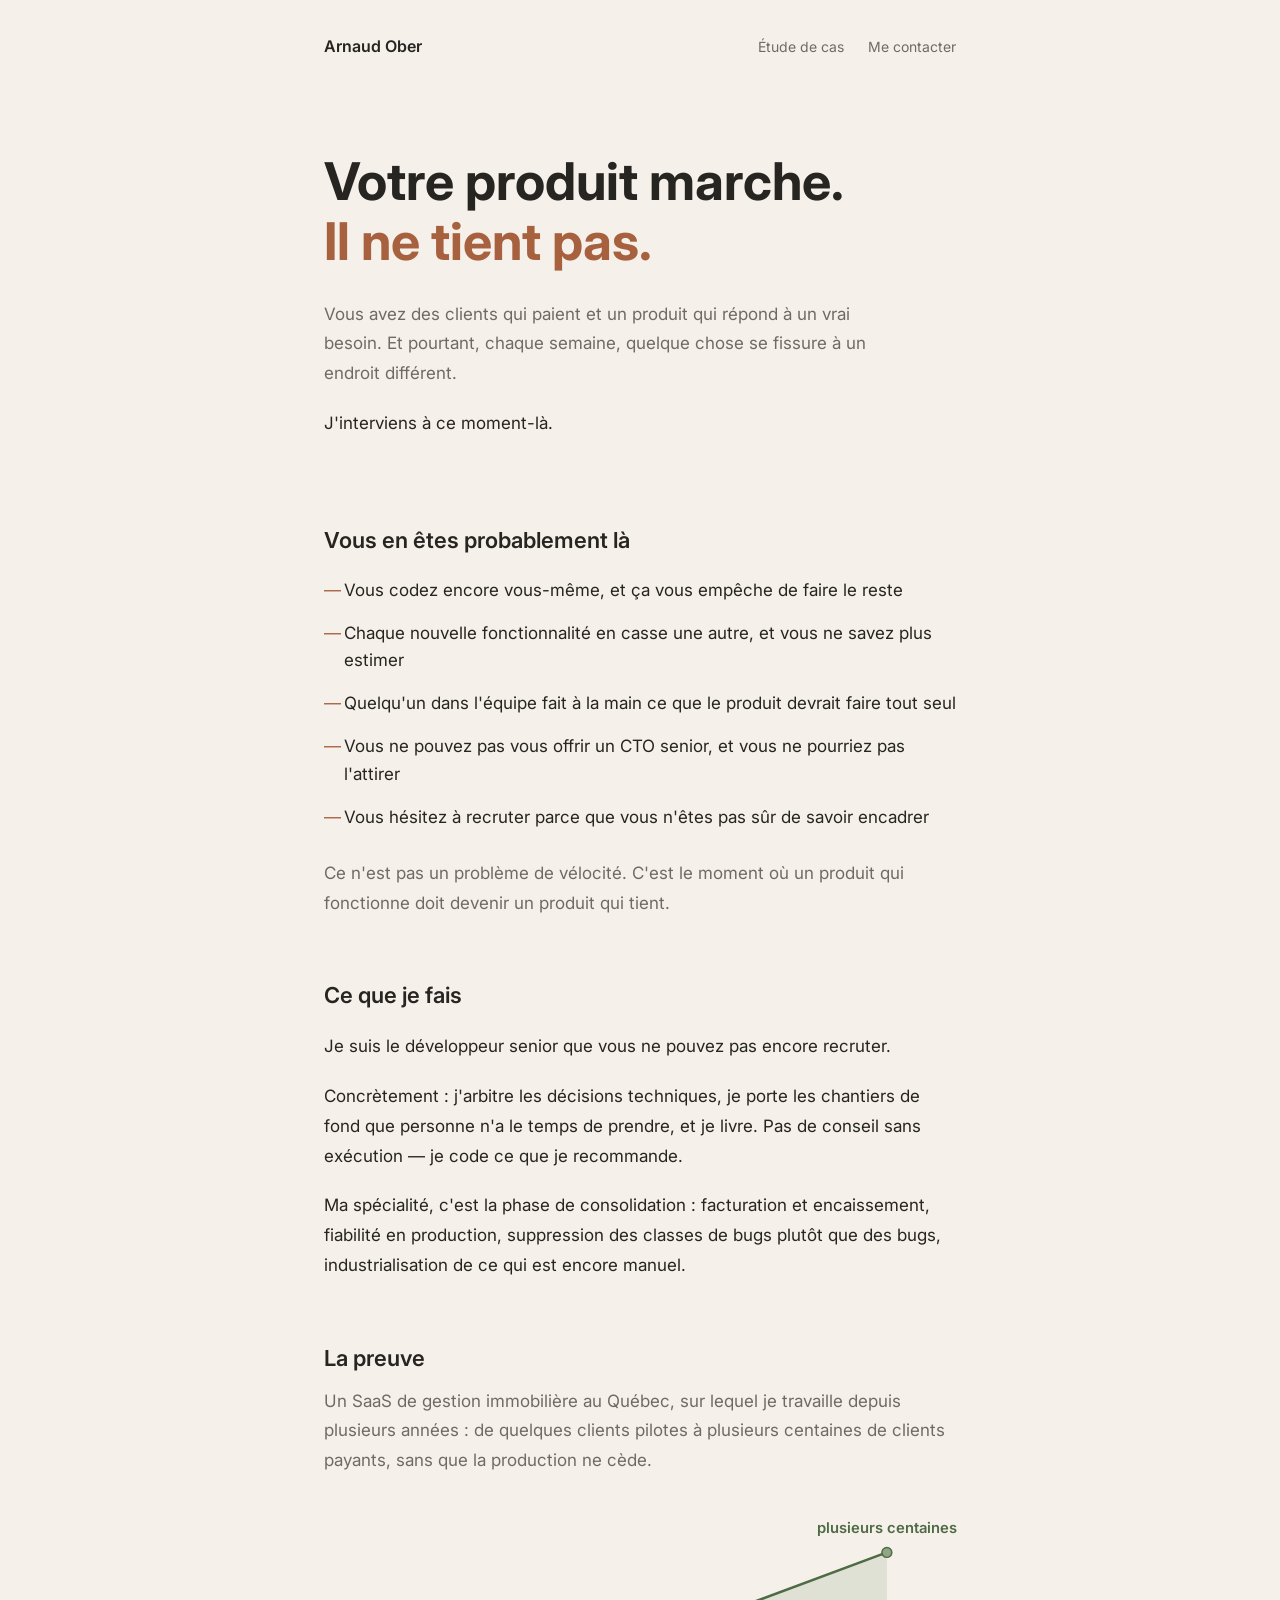
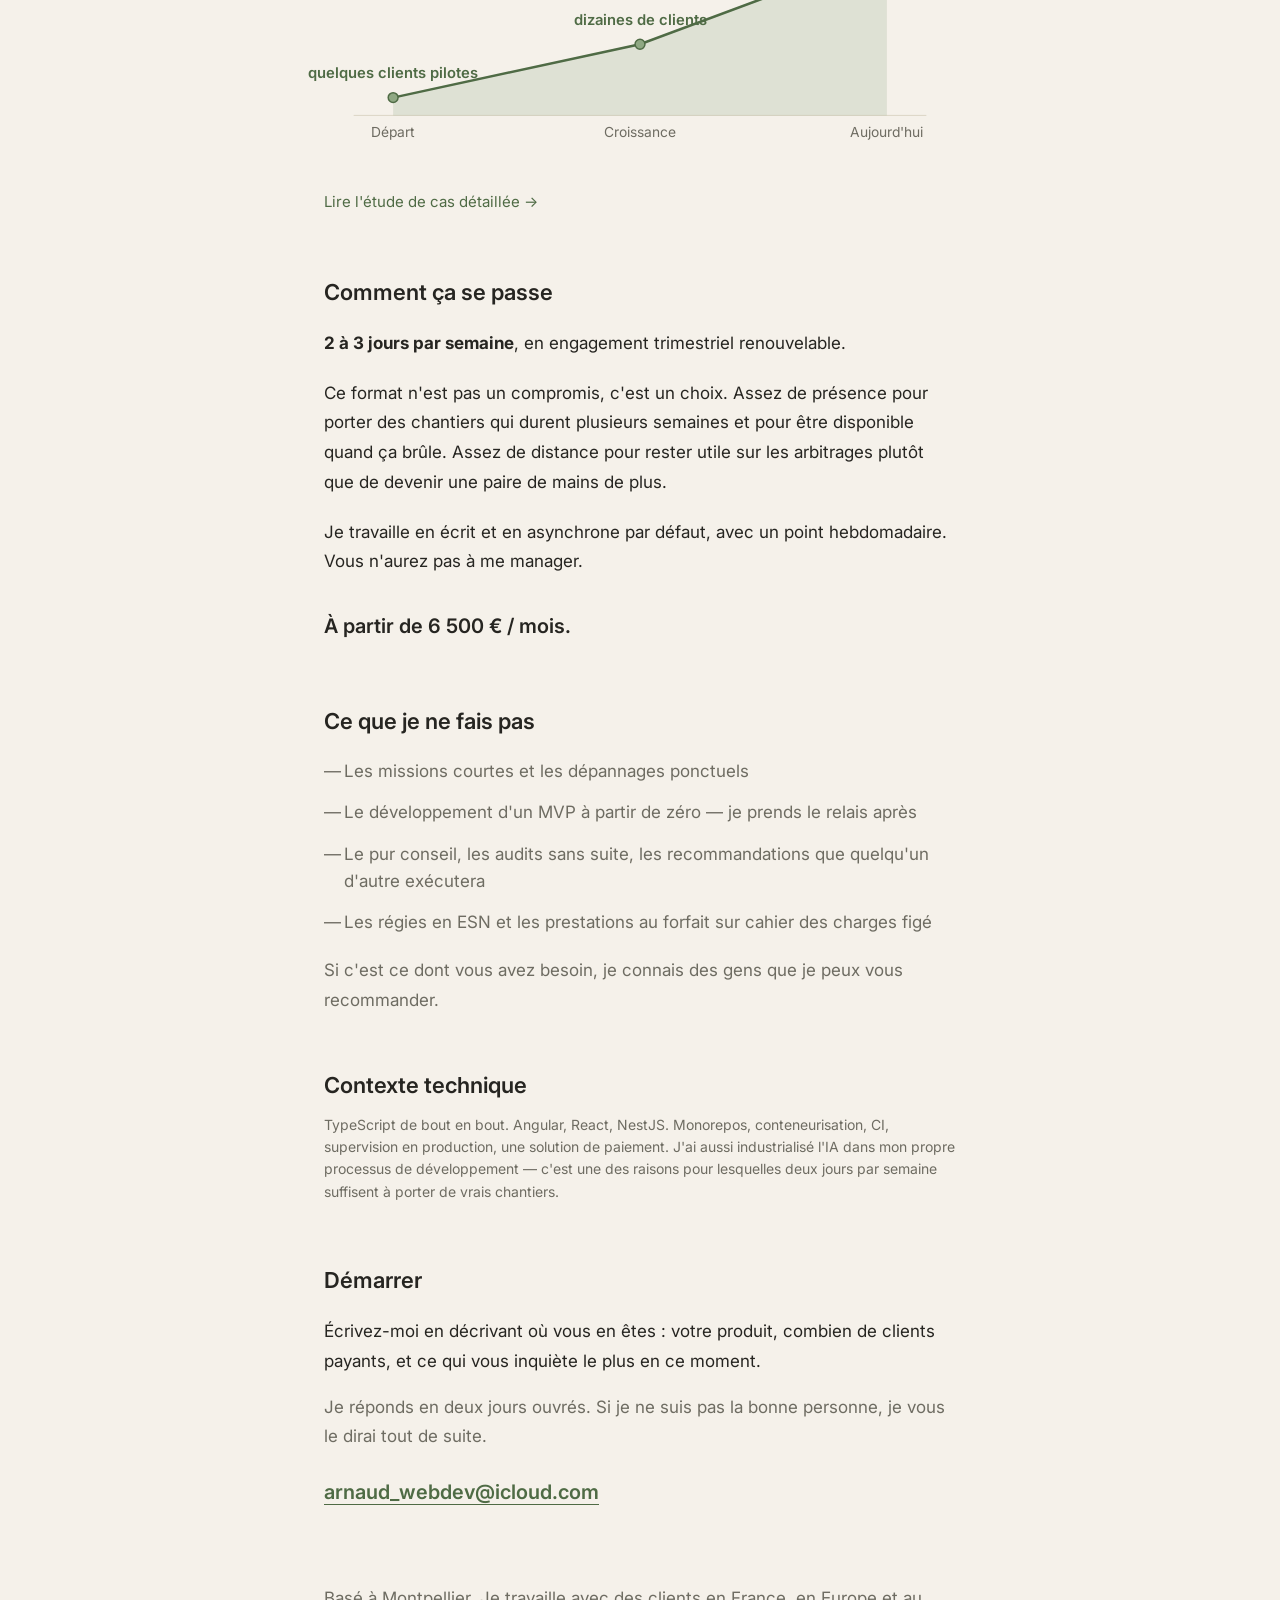
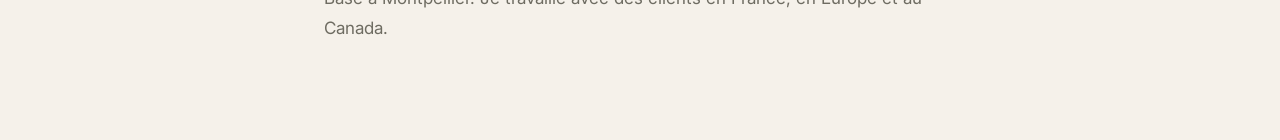
==== index.html @ 2417c2c3 "Add initial HTML and CSS files for portfolio website" ====
<!DOCTYPE html>
<html lang="fr">
<head>
  <meta charset="utf-8">
  <meta name="viewport" content="width=device-width, initial-scale=1">
  <title>Arnaud Ober — Développeur senior</title>
  <meta name="description" content="Votre produit marche. Il ne tient pas. Développeur senior à temps partagé pour la phase de consolidation de votre SaaS.">
  <link rel="preconnect" href="https://fonts.googleapis.com">
  <link rel="preconnect" href="https://fonts.gstatic.com" crossorigin>
  <link href="https://fonts.googleapis.com/css2?family=Inter:wght@400;500;600;700&display=swap" rel="stylesheet">
  <link rel="stylesheet" href="styles.css">
</head>
<body>

  <header class="container site-header">
    <div class="site-name">Arnaud Ober</div>
    <nav class="site-nav">
      <a href="etude-de-cas.html">Étude de cas</a>
      <a href="#contact">Me contacter</a>
    </nav>
  </header>

  <main class="container home">

    <section class="hero">
      <h1>
        Votre produit marche.<br>
        <span>Il ne tient pas.</span>
      </h1>
      <p class="hero-intro">
        Vous avez des clients qui paient et un produit qui répond à un vrai besoin. Et pourtant, chaque semaine, quelque chose se fissure à un endroit différent.
      </p>
      <p>
        J'interviens à ce moment-là.
      </p>
    </section>

    <section>
      <h2>Vous en êtes probablement là</h2>
      <ul class="dash-list">
        <li>Vous codez encore vous-même, et ça vous empêche de faire le reste</li>
        <li>Chaque nouvelle fonctionnalité en casse une autre, et vous ne savez plus estimer</li>
        <li>Quelqu'un dans l'équipe fait à la main ce que le produit devrait faire tout seul</li>
        <li>Vous ne pouvez pas vous offrir un CTO senior, et vous ne pourriez pas l'attirer</li>
        <li>Vous hésitez à recruter parce que vous n'êtes pas sûr de savoir encadrer</li>
      </ul>
      <p class="muted">
        Ce n'est pas un problème de vélocité. C'est le moment où un produit qui fonctionne doit devenir un produit qui tient.
      </p>
    </section>

    <section>
      <h2>Ce que je fais</h2>
      <p>
        Je suis le développeur senior que vous ne pouvez pas encore recruter.
      </p>
      <p>
        Concrètement : j'arbitre les décisions techniques, je porte les chantiers de fond que personne n'a le temps de prendre, et je livre. Pas de conseil sans exécution — je code ce que je recommande.
      </p>
      <p>
        Ma spécialité, c'est la phase de consolidation : facturation et encaissement, fiabilité en production, suppression des classes de bugs plutôt que des bugs, industrialisation de ce qui est encore manuel.
      </p>
    </section>

    <section>
      <h2 class="tight">La preuve</h2>
      <p class="muted proof-intro">
        Un SaaS de gestion immobilière au Québec, sur lequel je travaille depuis plusieurs années : de quelques clients pilotes à plusieurs centaines de clients payants, sans que la production ne cède.
      </p>
      <svg class="growth-chart" viewBox="0 0 640 260" role="img" aria-label="Croissance des clients payants : de quelques clients pilotes à plusieurs centaines de clients payants">
        <line x1="30" y1="210" x2="610" y2="210" class="chart-axis"/>
        <path d="M70,210 L70,192 L320,138 L570,45 L570,210 Z" class="chart-area"/>
        <path d="M70,192 L320,138 L570,45" class="chart-line"/>
        <g class="chart-points">
          <circle cx="70" cy="192" r="5"/>
          <circle cx="320" cy="138" r="5"/>
          <circle cx="570" cy="45" r="5"/>
        </g>
        <g class="chart-values" text-anchor="middle">
          <text x="70" y="172">quelques clients pilotes</text>
          <text x="320" y="118">dizaines de clients</text>
          <text x="570" y="25">plusieurs centaines</text>
        </g>
        <g class="chart-labels" text-anchor="middle">
          <text x="70" y="232">Départ</text>
          <text x="320" y="232">Croissance</text>
          <text x="570" y="232">Aujourd'hui</text>
        </g>
      </svg>
      <p class="chart-link">
        <a href="etude-de-cas.html">Lire l'étude de cas détaillée →</a>
      </p>
    </section>

    <section>
      <h2>Comment ça se passe</h2>
      <p>
        <strong>2 à 3 jours par semaine</strong>, en engagement trimestriel renouvelable.
      </p>
      <p>
        Ce format n'est pas un compromis, c'est un choix. Assez de présence pour porter des chantiers qui durent plusieurs semaines et pour être disponible quand ça brûle. Assez de distance pour rester utile sur les arbitrages plutôt que de devenir une paire de mains de plus.
      </p>
      <p>
        Je travaille en écrit et en asynchrone par défaut, avec un point hebdomadaire. Vous n'aurez pas à me manager.
      </p>
      <p class="price">À partir de 6 500 € / mois.</p>
    </section>

    <section>
      <h2>Ce que je ne fais pas</h2>
      <ul class="dash-list dash-list--muted">
        <li>Les missions courtes et les dépannages ponctuels</li>
        <li>Le développement d'un MVP à partir de zéro — je prends le relais après</li>
        <li>Le pur conseil, les audits sans suite, les recommandations que quelqu'un d'autre exécutera</li>
        <li>Les régies en ESN et les prestations au forfait sur cahier des charges figé</li>
      </ul>
      <p class="muted">
        Si c'est ce dont vous avez besoin, je connais des gens que je peux vous recommander.
      </p>
    </section>

    <section class="tech-section">
      <h2 class="tight">Contexte technique</h2>
      <p>
        TypeScript de bout en bout. Angular, React, NestJS. Monorepos, conteneurisation, CI, supervision en production, une solution de paiement. J'ai aussi industrialisé l'IA dans mon propre processus de développement — c'est une des raisons pour lesquelles deux jours par semaine suffisent à porter de vrais chantiers.
      </p>
    </section>

    <section id="contact">
      <h2>Démarrer</h2>
      <p class="contact-intro">
        Écrivez-moi en décrivant où vous en êtes : votre produit, combien de clients payants, et ce qui vous inquiète le plus en ce moment.
      </p>
      <p class="muted contact-reply">
        Je réponds en deux jours ouvrés. Si je ne suis pas la bonne personne, je vous le dirai tout de suite.
      </p>
      <a class="contact-email" href="mailto:arnaud_webdev@icloud.com">arnaud_webdev@icloud.com</a>
    </section>

    <footer class="home-footer">
      <p>Basé à Montpellier. Je travaille avec des clients en France, en Europe et au Canada.</p>
    </footer>

  </main>

</body>
</html>
---- styles.css ----
:root {
  --bg: #F5F1EA;
  --text: #262521;
  --muted: #6E6C62;
  --rule: #DCD5C5;
  --accent: #4F6B45;
  --accent-soft: #8FA883;
  --highlight: #A8613F;
  --placeholder: rgba(127, 127, 127, .08);
}

*,
*::before,
*::after {
  box-sizing: border-box;
}

body {
  margin: 0;
  background: var(--bg);
  color: var(--text);
  font-family: Inter, sans-serif;
}

a {
  color: var(--accent);
  text-decoration: none;
}

a:hover {
  color: var(--text);
}

.container {
  max-width: 680px;
  margin: 0 auto;
  padding: 0 24px;
}

/* Header */
.site-header {
  padding-top: 36px;
  display: flex;
  justify-content: space-between;
  align-items: center;
  gap: 16px;
}

.site-name {
  font-size: 16px;
  font-weight: 600;
}

.site-header a {
  font-size: 14px;
  color: var(--muted);
}

.site-header a:hover {
  color: var(--text);
}

.site-nav {
  display: flex;
  gap: 24px;
}

/* Cover */
.cover {
  width: 100%;
  height: clamp(220px, 38vw, 420px);
  margin: 40px 0 0;
}

.cover img {
  display: block;
  width: 100%;
  height: 100%;
  object-fit: cover;
}

.cover--empty {
  display: flex;
  align-items: center;
  justify-content: center;
  background: var(--placeholder);
  color: var(--muted);
  font-size: 13px;
}

/* Case study */
.case-study {
  padding-bottom: 96px;
}

.case-study section {
  padding-top: 48px;
}

.case-study section + section {
  border-top: 1px solid var(--rule);
}

.case-study h1 {
  font-size: clamp(28px, 5vw, 38px);
  line-height: 1.25;
  font-weight: 700;
  margin: 0 0 40px;
}

.case-study h2 {
  font-size: 22px;
  font-weight: 600;
  margin: 0 0 20px;
}

.case-study p {
  font-size: 17px;
  line-height: 1.75;
  margin: 0 0 16px;
}

.case-study p:last-child {
  margin-bottom: 0;
}

.case-study .lede {
  margin-top: 36px;
}

.case-study .note {
  font-size: 14px;
  line-height: 1.6;
  color: var(--muted);
}

.facts {
  border-top: 1px solid var(--rule);
  border-bottom: 1px solid var(--rule);
  padding: 24px 0;
  margin: 0;
  display: flex;
  flex-direction: column;
  gap: 12px;
}

.facts div {
  display: flex;
  gap: 16px;
  font-size: 15px;
  line-height: 1.6;
}

.facts dt {
  color: var(--muted);
  min-width: 64px;
}

.facts dd {
  margin: 0;
}

/* Home */
.home {
  padding-bottom: 96px;
}

.home section {
  padding-top: 64px;
}

.home .hero {
  padding: 96px 0 24px;
}

.hero h1 {
  font-size: clamp(34px, 7vw, 52px);
  line-height: 1.15;
  font-weight: 700;
  margin: 0;
}

.hero h1 span {
  color: var(--highlight);
}

.hero p {
  font-size: 19px;
  line-height: 1.6;
  margin: 16px 0 0;
}

.hero .hero-intro {
  color: var(--muted);
  margin-top: 28px;
  max-width: 560px;
}

.home h2 {
  font-size: 22px;
  font-weight: 600;
  margin: 0 0 24px;
}

.home h2.tight {
  margin-bottom: 16px;
}

.home p {
  font-size: 17px;
  line-height: 1.75;
  margin: 0 0 20px;
}

.home p:last-child {
  margin-bottom: 0;
}

.home .muted {
  color: var(--muted);
}

.dash-list {
  list-style: none;
  margin: 0;
  padding: 0;
  display: flex;
  flex-direction: column;
  gap: 16px;
}

.dash-list li {
  font-size: 17px;
  line-height: 1.6;
  padding-left: 20px;
  position: relative;
}

.dash-list li::before {
  content: "—";
  position: absolute;
  left: 0;
  color: var(--highlight);
}

.dash-list--muted {
  gap: 14px;
  color: var(--muted);
}

.dash-list--muted li::before {
  color: inherit;
}

.home .dash-list + p {
  margin-top: 28px;
}

.home .dash-list--muted + p {
  margin-top: 20px;
}

.growth-chart {
  display: block;
  width: 100%;
  height: auto;
  overflow: visible;
  font-family: Inter, sans-serif;
}

.chart-axis {
  stroke: var(--rule);
  stroke-width: 1;
}

.chart-area {
  fill: var(--accent-soft);
  opacity: .22;
}

.chart-line {
  fill: none;
  stroke: var(--accent);
  stroke-width: 2.5;
}

.chart-points {
  fill: var(--accent-soft);
  stroke: var(--accent);
  stroke-width: 1.5;
}

.chart-values {
  fill: var(--accent);
  font-size: 15px;
  font-weight: 600;
}

.chart-labels {
  fill: var(--muted);
  font-size: 14px;
}

.home .proof-intro {
  margin-bottom: 32px;
}

.home .chart-link {
  font-size: 15px;
  margin-top: 24px;
}

.home .price {
  font-size: 20px;
  font-weight: 600;
  margin-top: 32px;
}

.home .tech-section {
  padding-top: 56px;
}

.home .tech-section p {
  font-size: 14px;
  line-height: 1.6;
  color: var(--muted);
}

.home .contact-intro {
  margin-bottom: 16px;
}

.home .contact-reply {
  margin-bottom: 28px;
}

.contact-email {
  font-size: 20px;
  font-weight: 600;
  border-bottom: 1px solid var(--accent);
}

.home-footer {
  padding-top: 80px;
  font-size: 14px;
  color: var(--muted);
}

.home-footer p {
  margin: 0;
}

/* Footer */
.site-footer {
  padding-top: 64px;
  display: flex;
  justify-content: space-between;
  align-items: center;
  flex-wrap: wrap;
  gap: 16px;
  font-size: 15px;
}
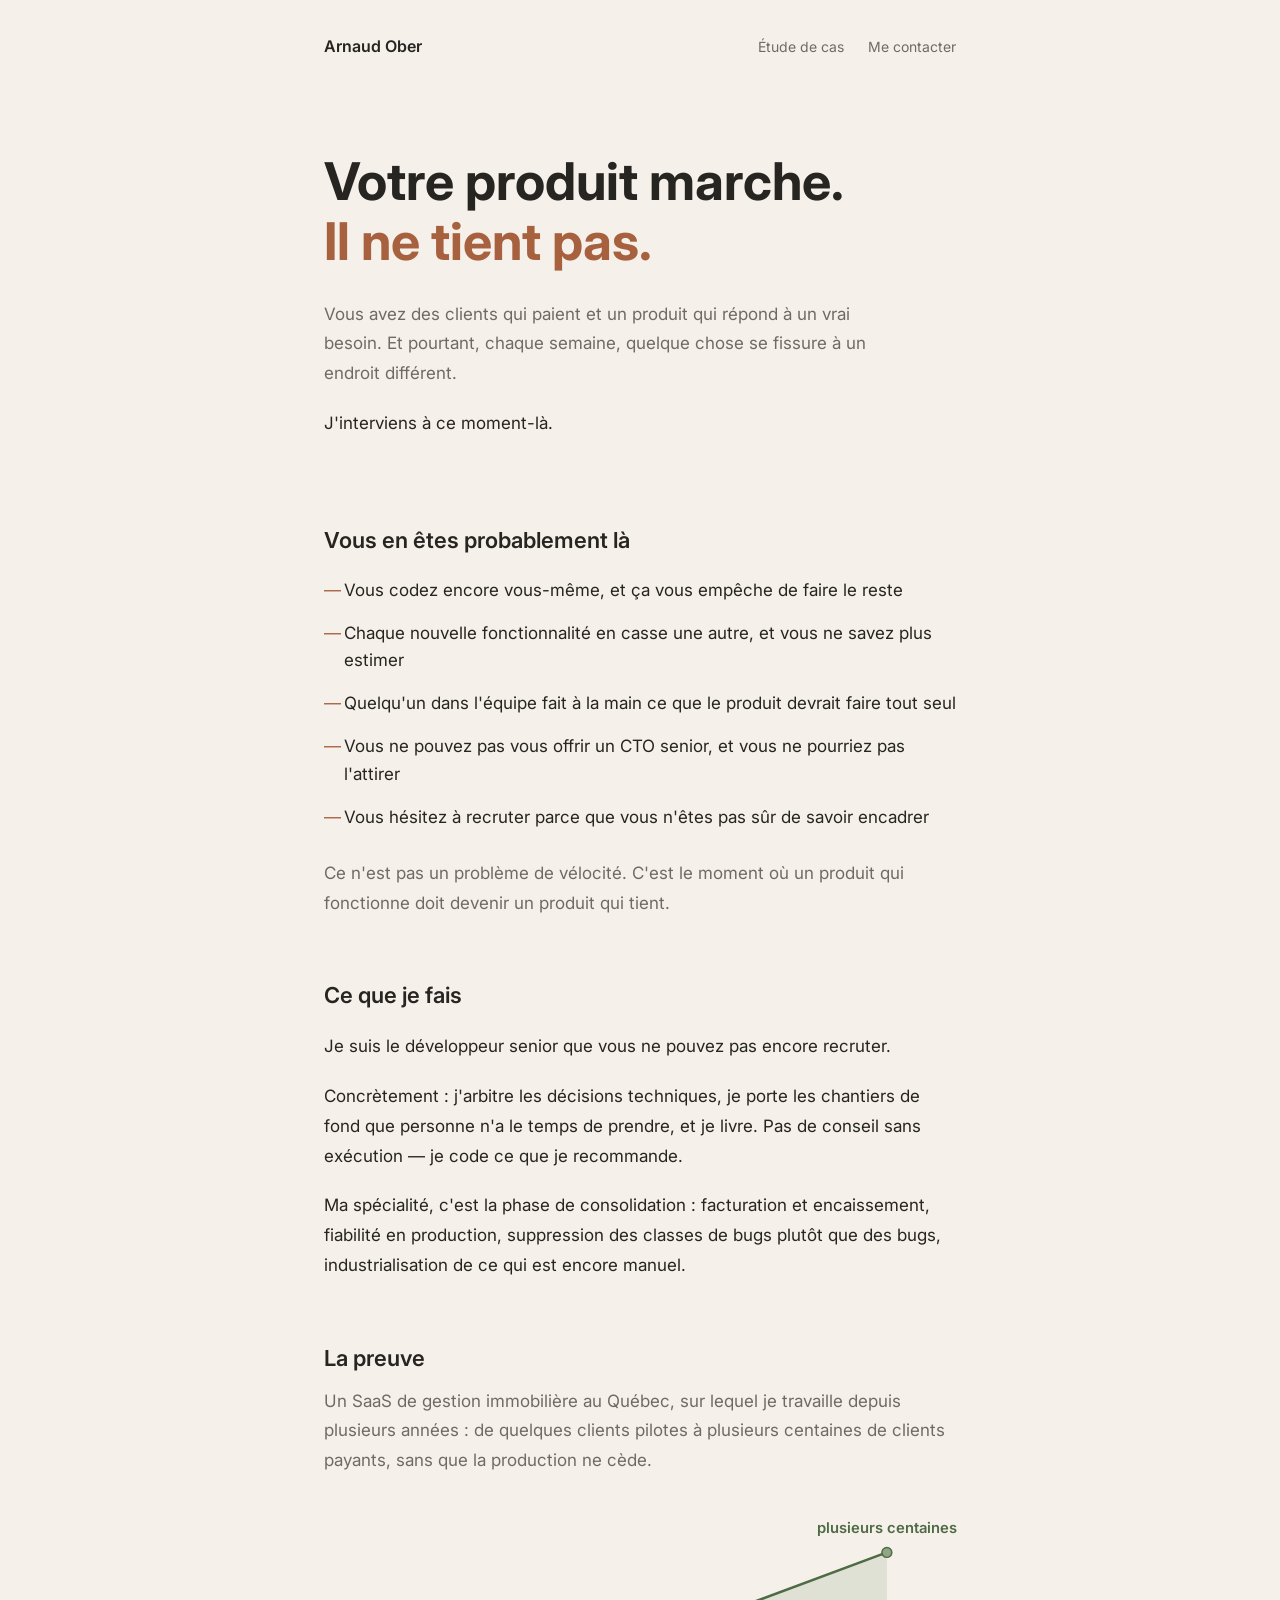
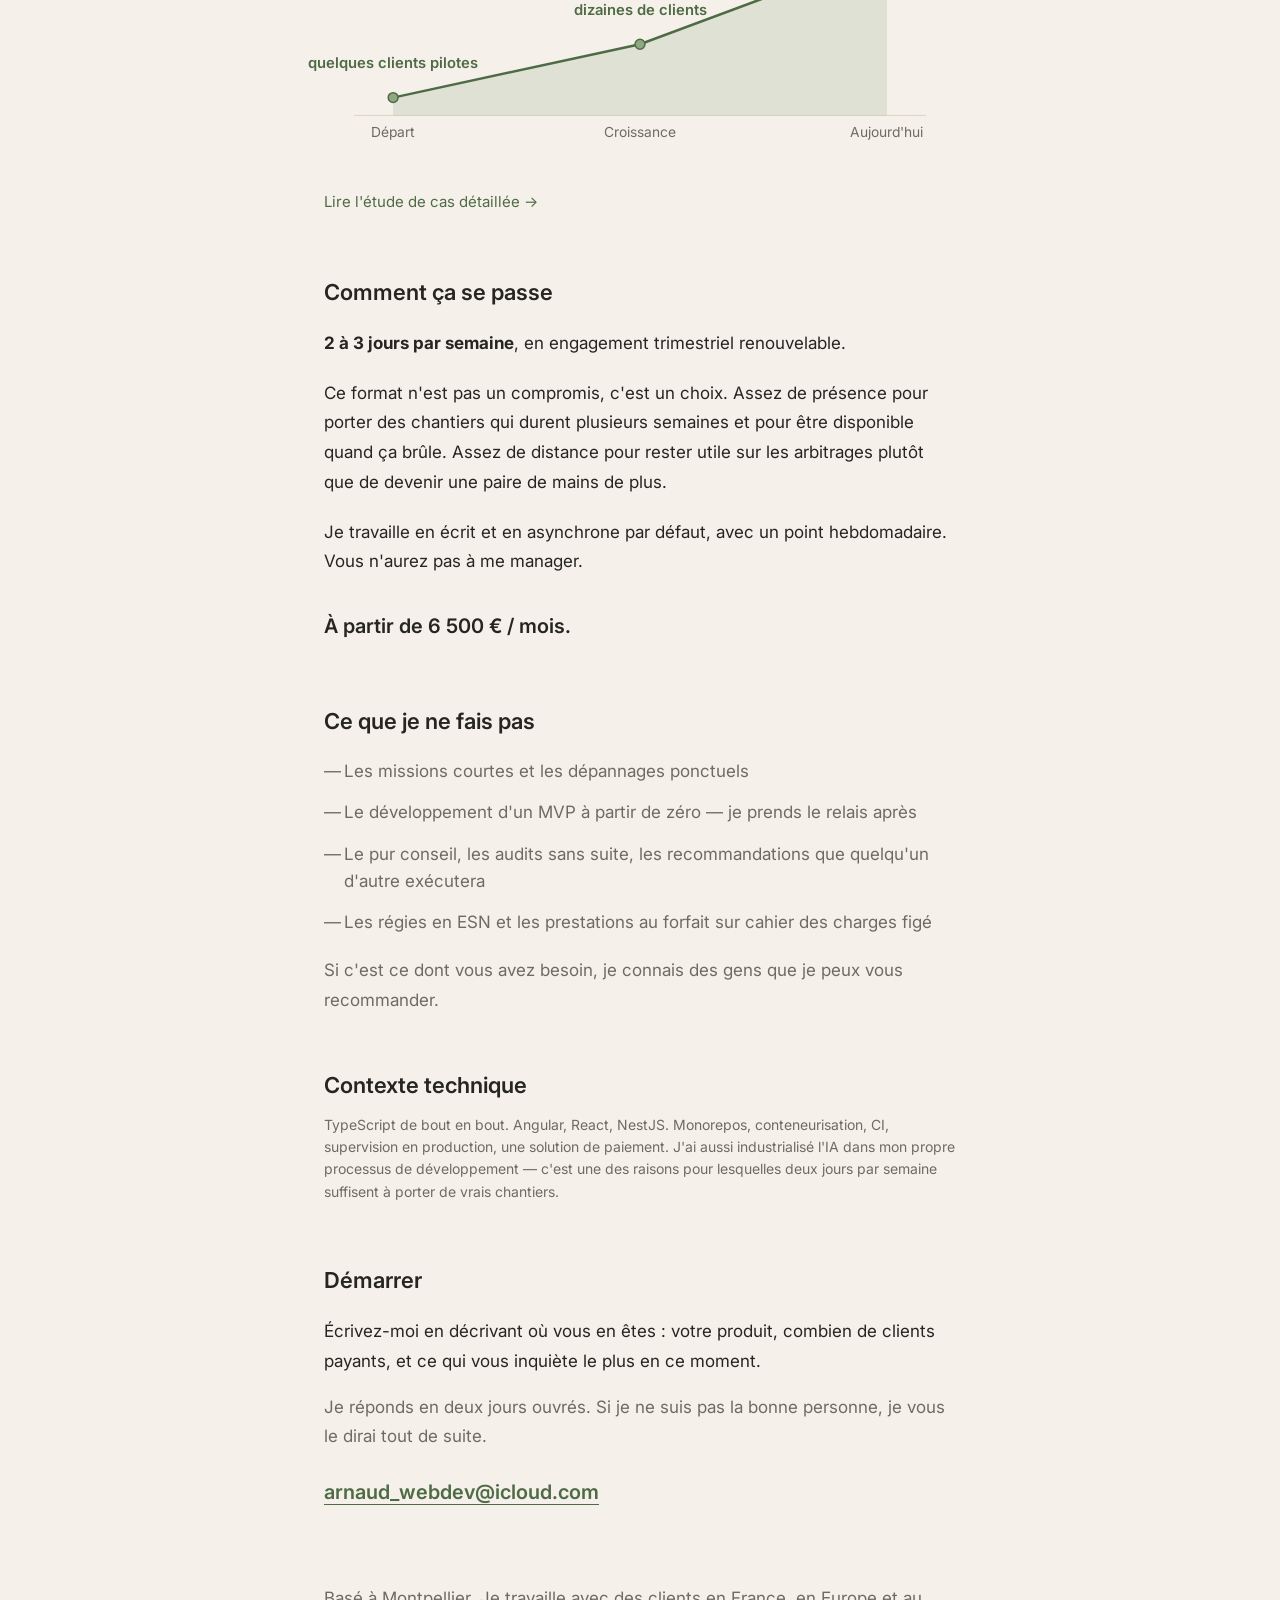
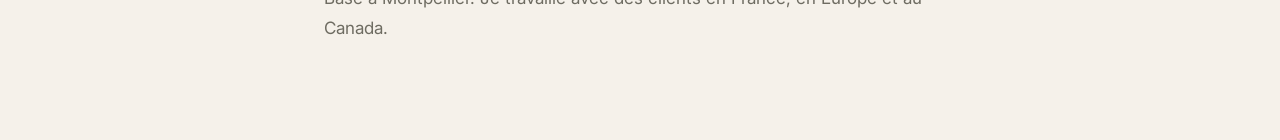
==== commit beeb9137: "Adjust text positioning in growth chart for improved clarity" ====
--- a/index.html
+++ b/index.html
@@ -77,8 +77,8 @@
           <circle cx="570" cy="45" r="5"/>
         </g>
         <g class="chart-values" text-anchor="middle">
-          <text x="70" y="172">quelques clients pilotes</text>
-          <text x="320" y="118">dizaines de clients</text>
+          <text x="70" y="162">quelques clients pilotes</text>
+          <text x="320" y="108">dizaines de clients</text>
           <text x="570" y="25">plusieurs centaines</text>
         </g>
         <g class="chart-labels" text-anchor="middle">
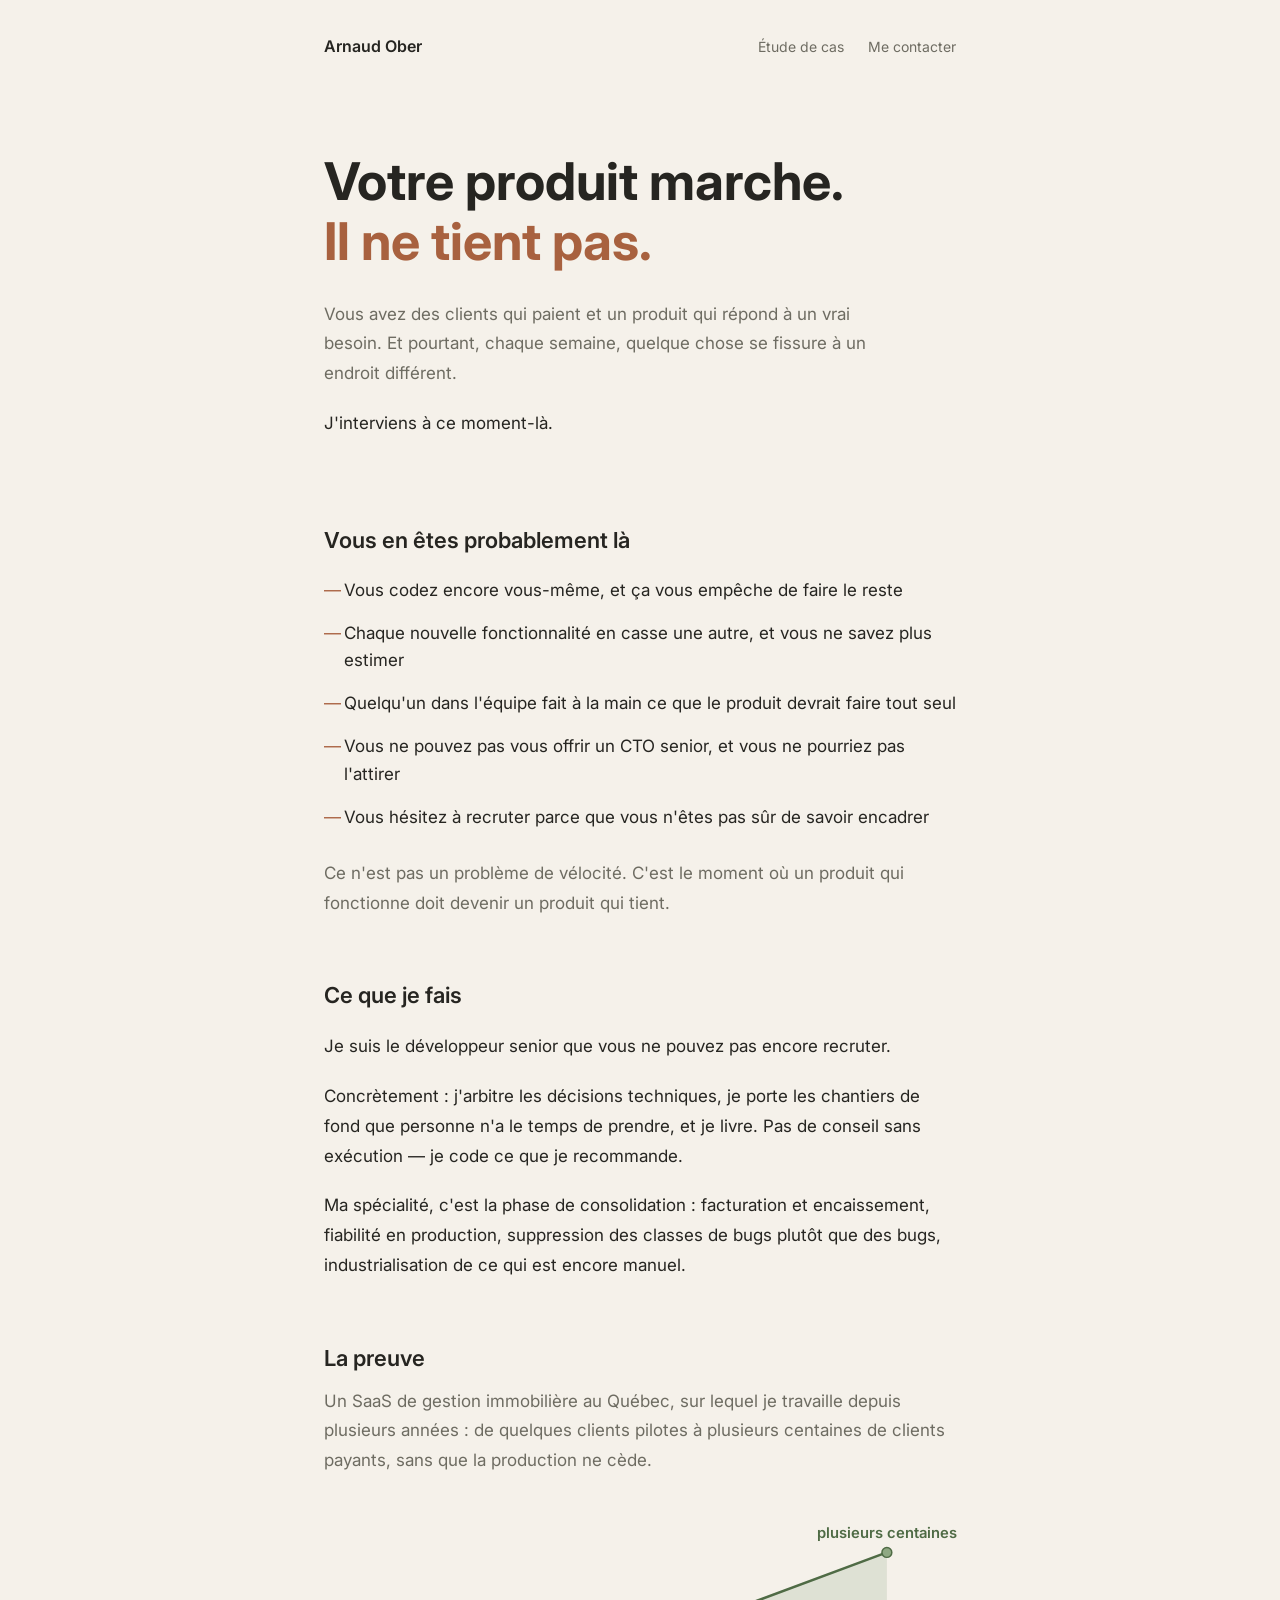
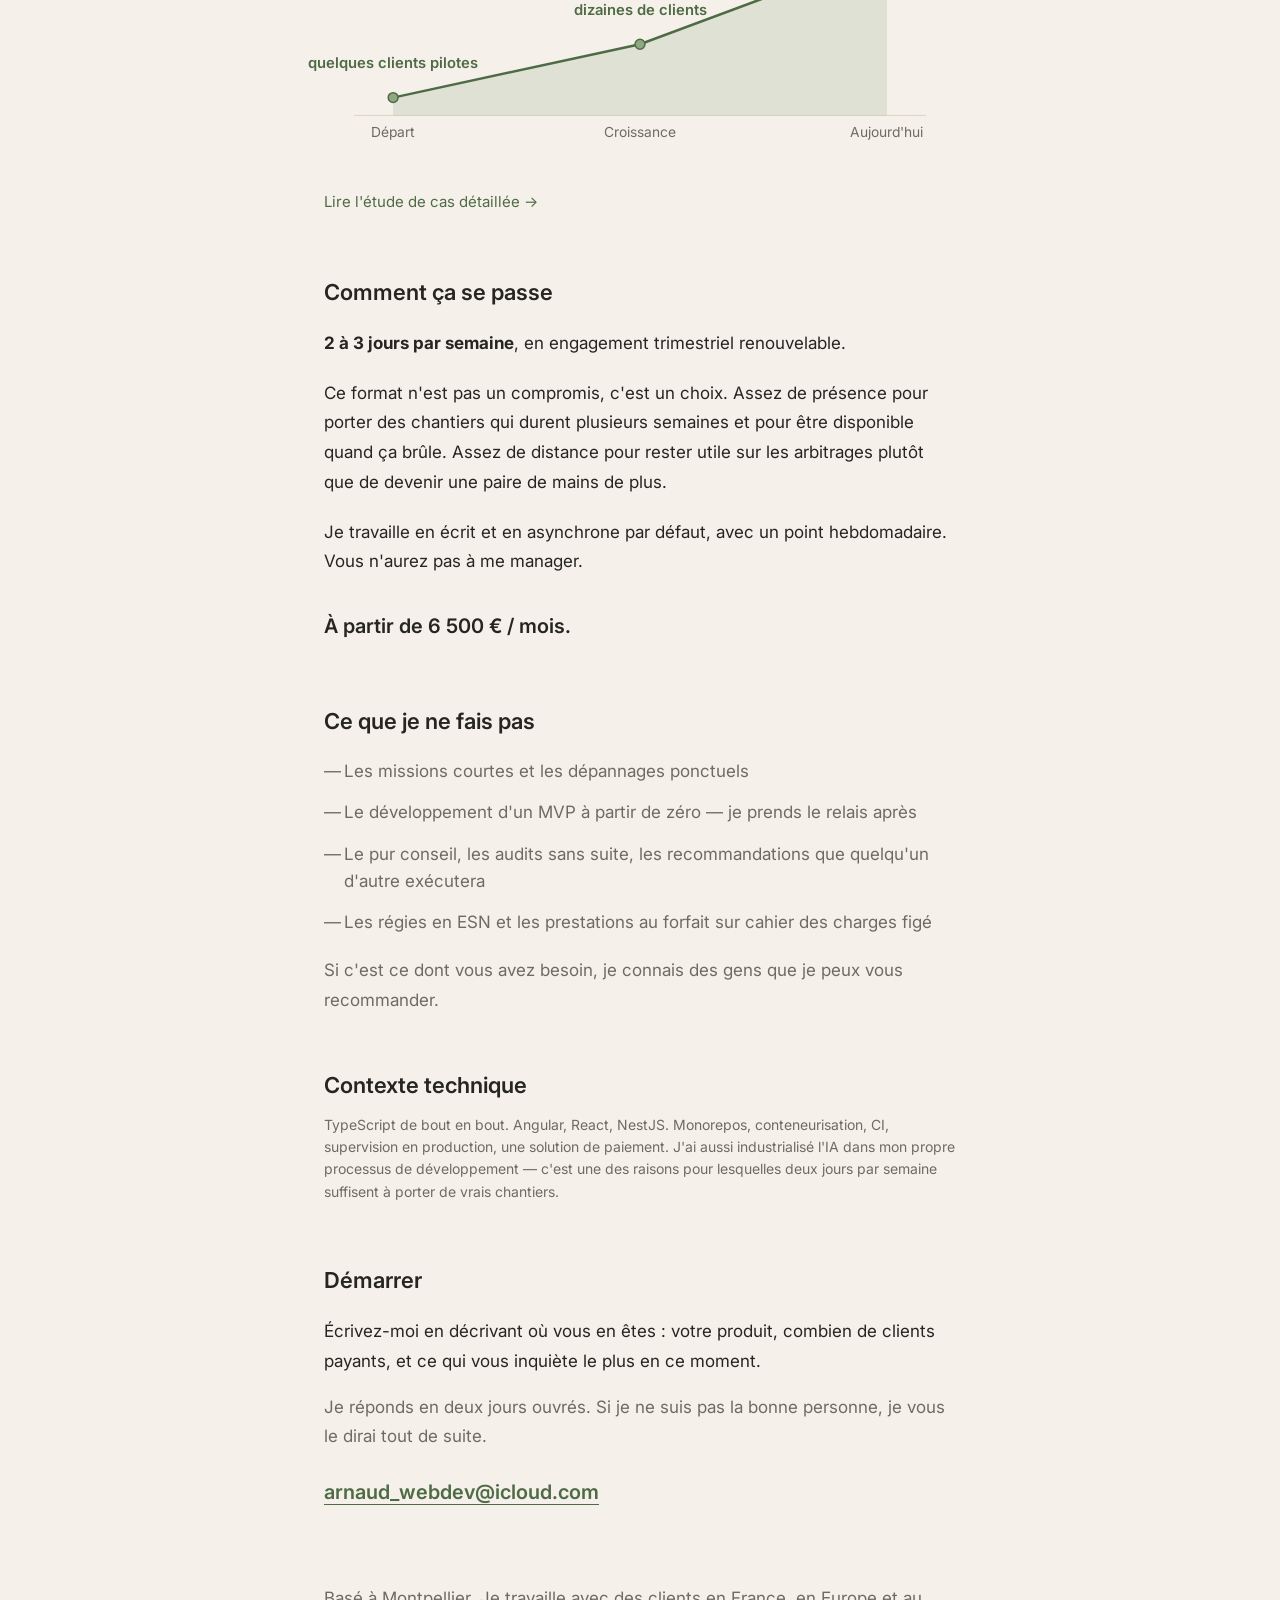
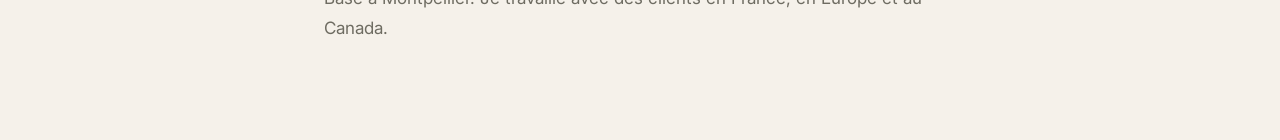
==== commit 1ec857f1: "Replace empty cover div with image and adjust text positioning in case study chart" ====
--- a/index.html
+++ b/index.html
@@ -79,7 +79,7 @@
         <g class="chart-values" text-anchor="middle">
           <text x="70" y="162">quelques clients pilotes</text>
           <text x="320" y="108">dizaines de clients</text>
-          <text x="570" y="25">plusieurs centaines</text>
+          <text x="570" y="30">plusieurs centaines</text>
         </g>
         <g class="chart-labels" text-anchor="middle">
           <text x="70" y="232">Départ</text>
--- a/styles.css
+++ b/styles.css
@@ -70,22 +70,14 @@
   width: 100%;
   height: clamp(220px, 38vw, 420px);
   margin: 40px 0 0;
+  background: white;
 }
 
 .cover img {
   display: block;
   width: 100%;
   height: 100%;
-  object-fit: cover;
-}
-
-.cover--empty {
-  display: flex;
-  align-items: center;
-  justify-content: center;
-  background: var(--placeholder);
-  color: var(--muted);
-  font-size: 13px;
+  object-fit: contain;
 }
 
 /* Case study */
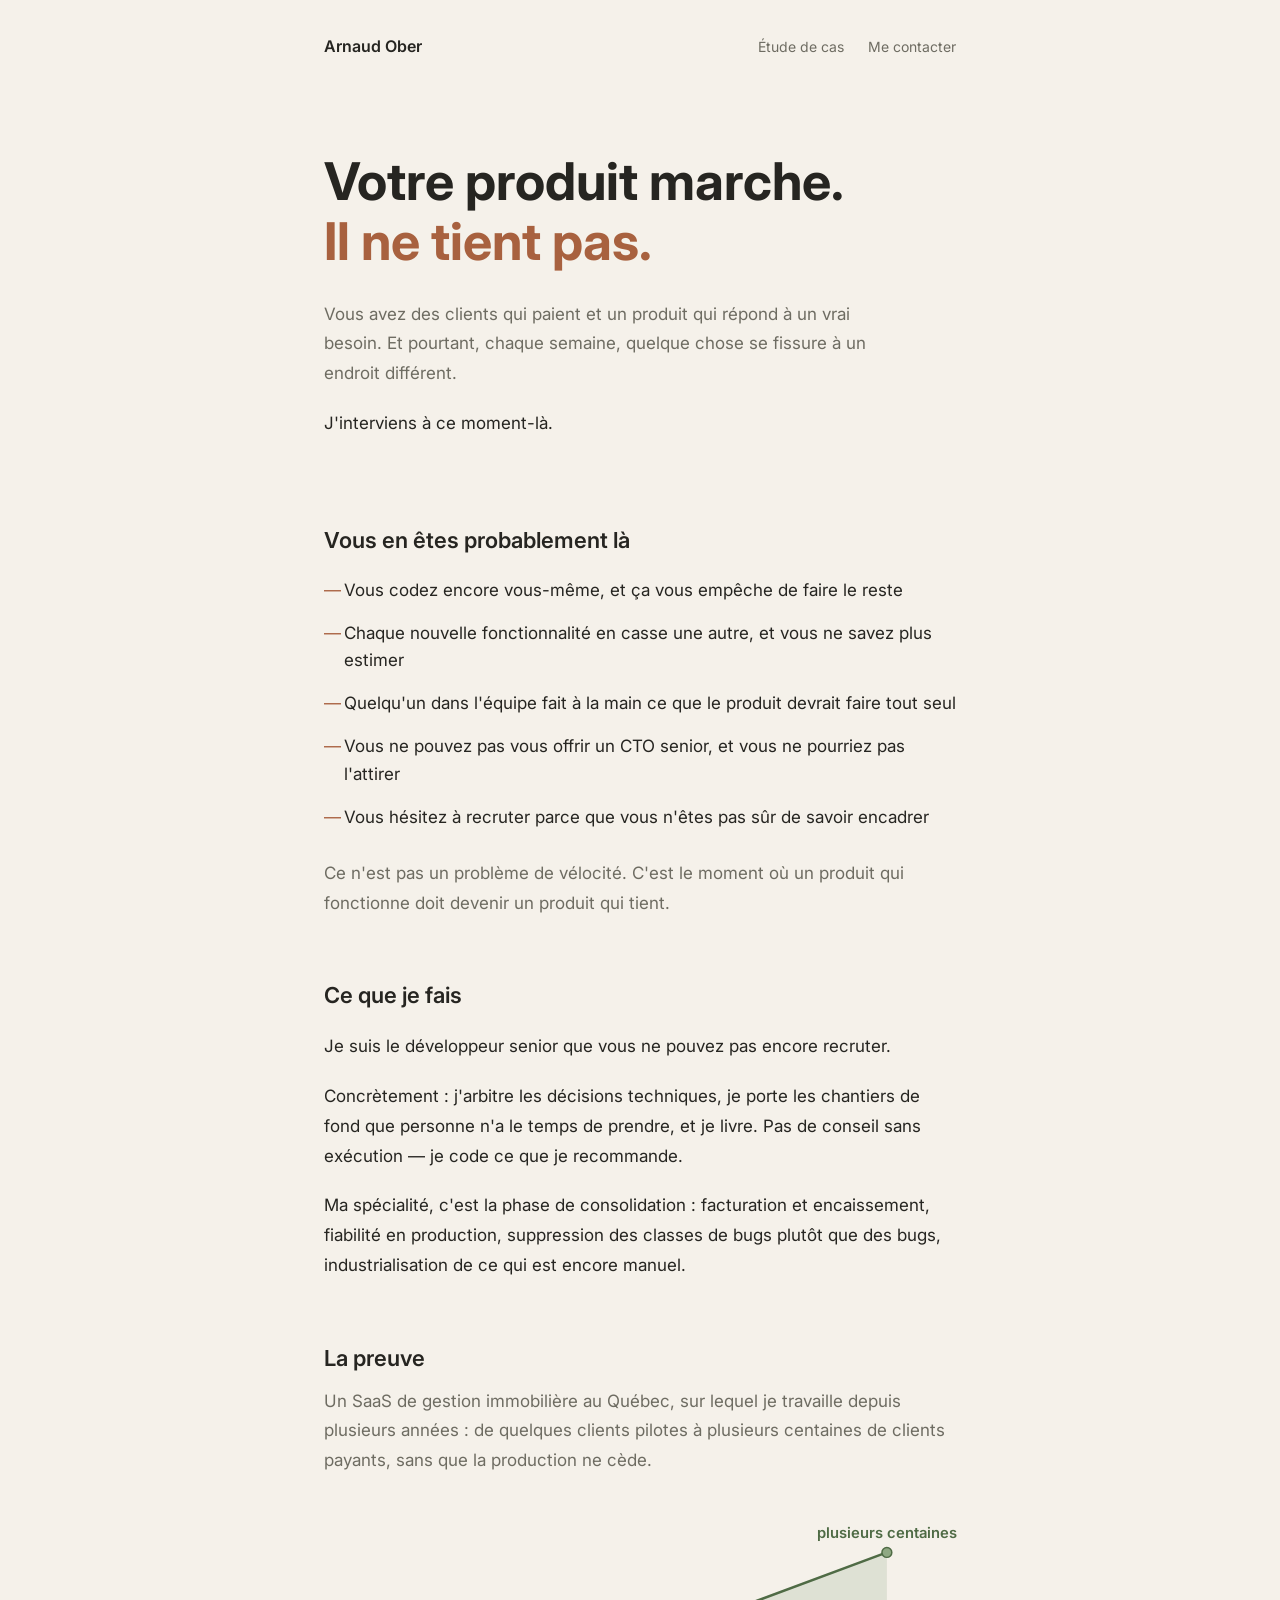
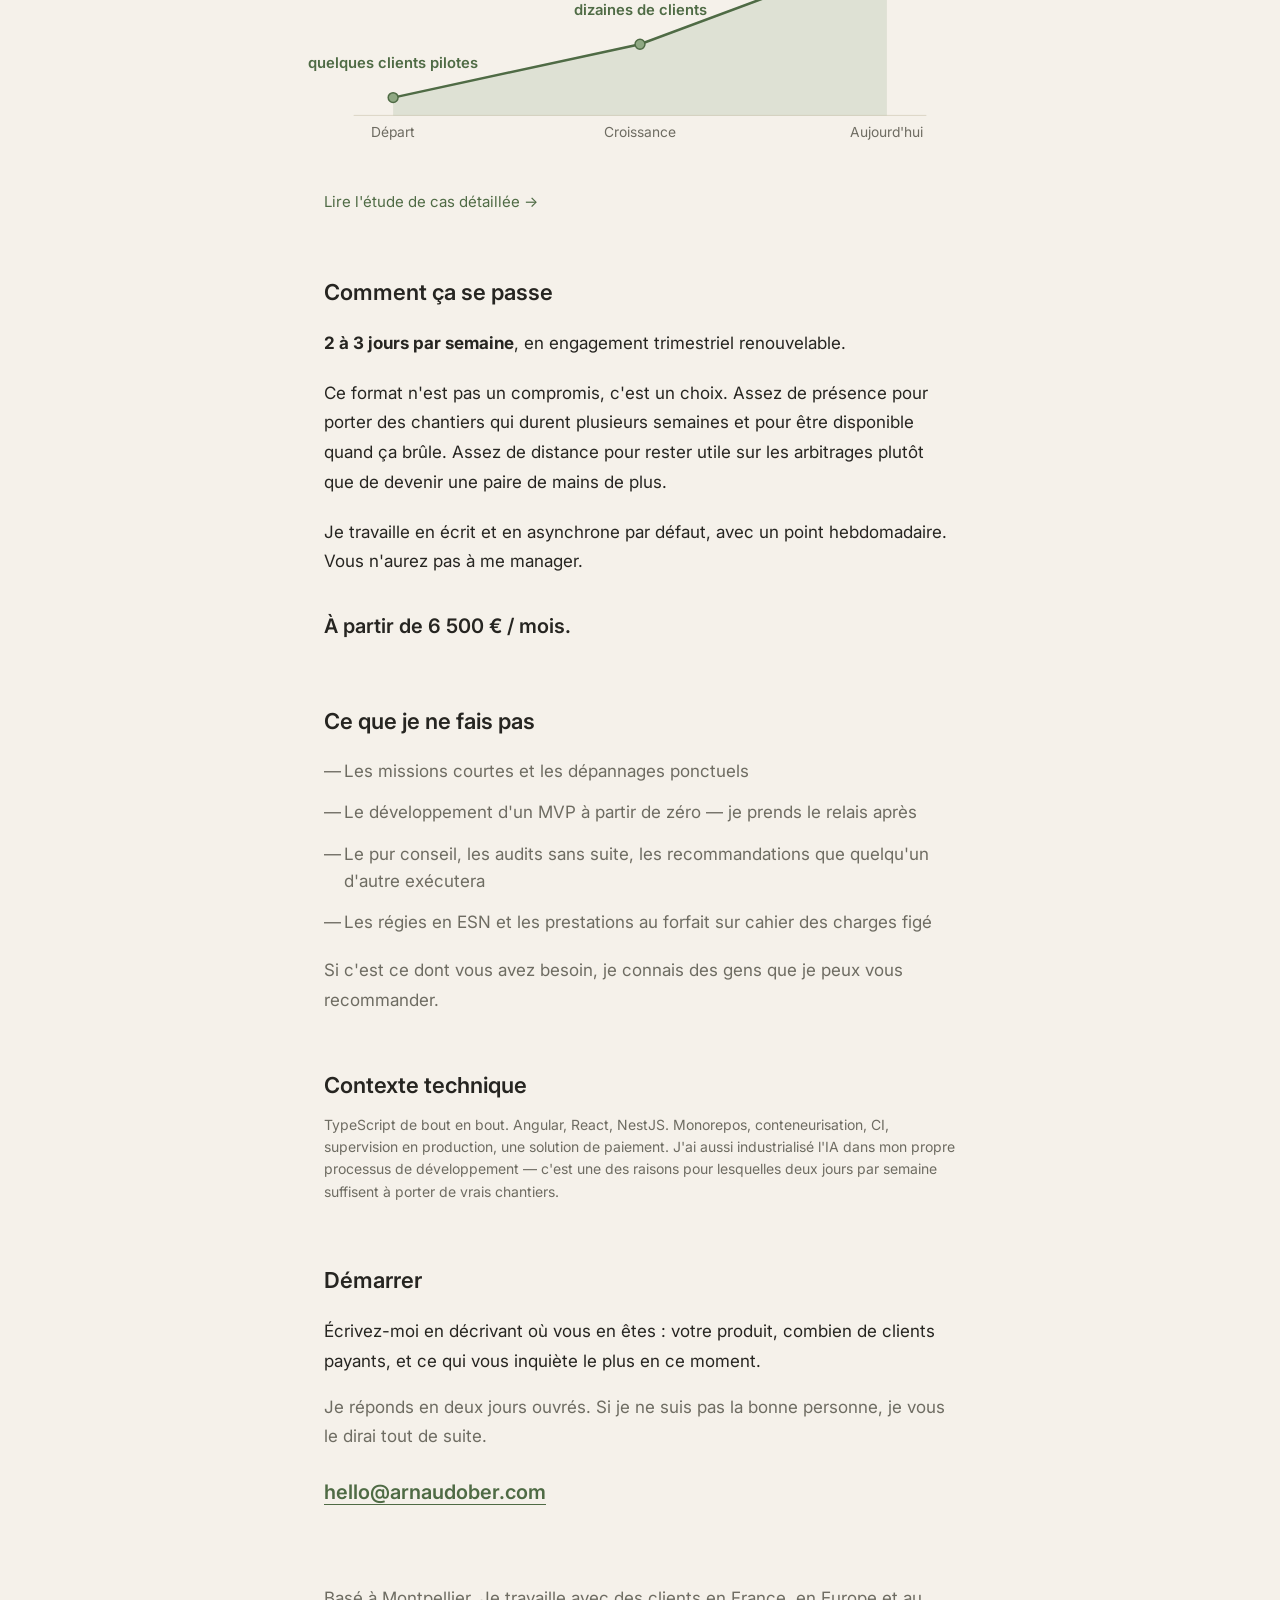
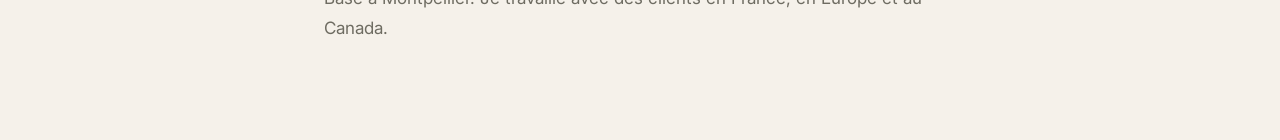
==== commit 0d23167f: "Update contact email address in footer" ====
--- a/index.html
+++ b/index.html
@@ -5,6 +5,37 @@
   <meta name="viewport" content="width=device-width, initial-scale=1">
   <title>Arnaud Ober — Développeur senior</title>
   <meta name="description" content="Votre produit marche. Il ne tient pas. Développeur senior à temps partagé pour la phase de consolidation de votre SaaS.">
+  <meta name="author" content="Arnaud Ober">
+  <meta name="robots" content="index, follow">
+  <meta name="theme-color" content="#ffffff">
+  <link rel="canonical" href="https://arnaudober.com">
+
+  <meta property="og:type" content="website">
+  <meta property="og:locale" content="fr_FR">
+  <meta property="og:site_name" content="Arnaud Ober">
+  <meta property="og:url" content="https://arnaudober.com">
+  <meta property="og:title" content="Arnaud Ober — Développeur senior">
+  <meta property="og:description" content="Votre produit marche. Il ne tient pas. Développeur senior à temps partagé pour la phase de consolidation de votre SaaS.">
+  <meta property="og:image" content="https://arnaudober.com/illustration.png">
+  <meta property="og:image:width" content="1280">
+  <meta property="og:image:height" content="720">
+  <meta property="og:image:alt" content="Arnaud Ober — Développeur senior">
+
+  <meta name="twitter:card" content="summary_large_image">
+  <meta name="twitter:title" content="Arnaud Ober — Développeur senior">
+  <meta name="twitter:description" content="Votre produit marche. Il ne tient pas. Développeur senior à temps partagé pour la phase de consolidation de votre SaaS.">
+  <meta name="twitter:image" content="https://arnaudober.com/illustration.png">
+  <meta name="twitter:image:alt" content="Arnaud Ober — Développeur senior">
+
+  <script type="application/ld+json">
+  {
+    "@context": "https://schema.org",
+    "@type": "Person",
+    "name": "Arnaud Ober",
+    "jobTitle": "Développeur senior",
+    "url": "https://arnaudober.com"
+  }
+  </script>
   <link rel="preconnect" href="https://fonts.googleapis.com">
   <link rel="preconnect" href="https://fonts.gstatic.com" crossorigin>
   <link href="https://fonts.googleapis.com/css2?family=Inter:wght@400;500;600;700&display=swap" rel="stylesheet">
@@ -134,7 +165,7 @@
       <p class="muted contact-reply">
         Je réponds en deux jours ouvrés. Si je ne suis pas la bonne personne, je vous le dirai tout de suite.
       </p>
-      <a class="contact-email" href="mailto:arnaud_webdev@icloud.com">arnaud_webdev@icloud.com</a>
+      <a class="contact-email" href="mailto:hello@arnaudober.com">hello@arnaudober.com</a>
     </section>
 
     <footer class="home-footer">
